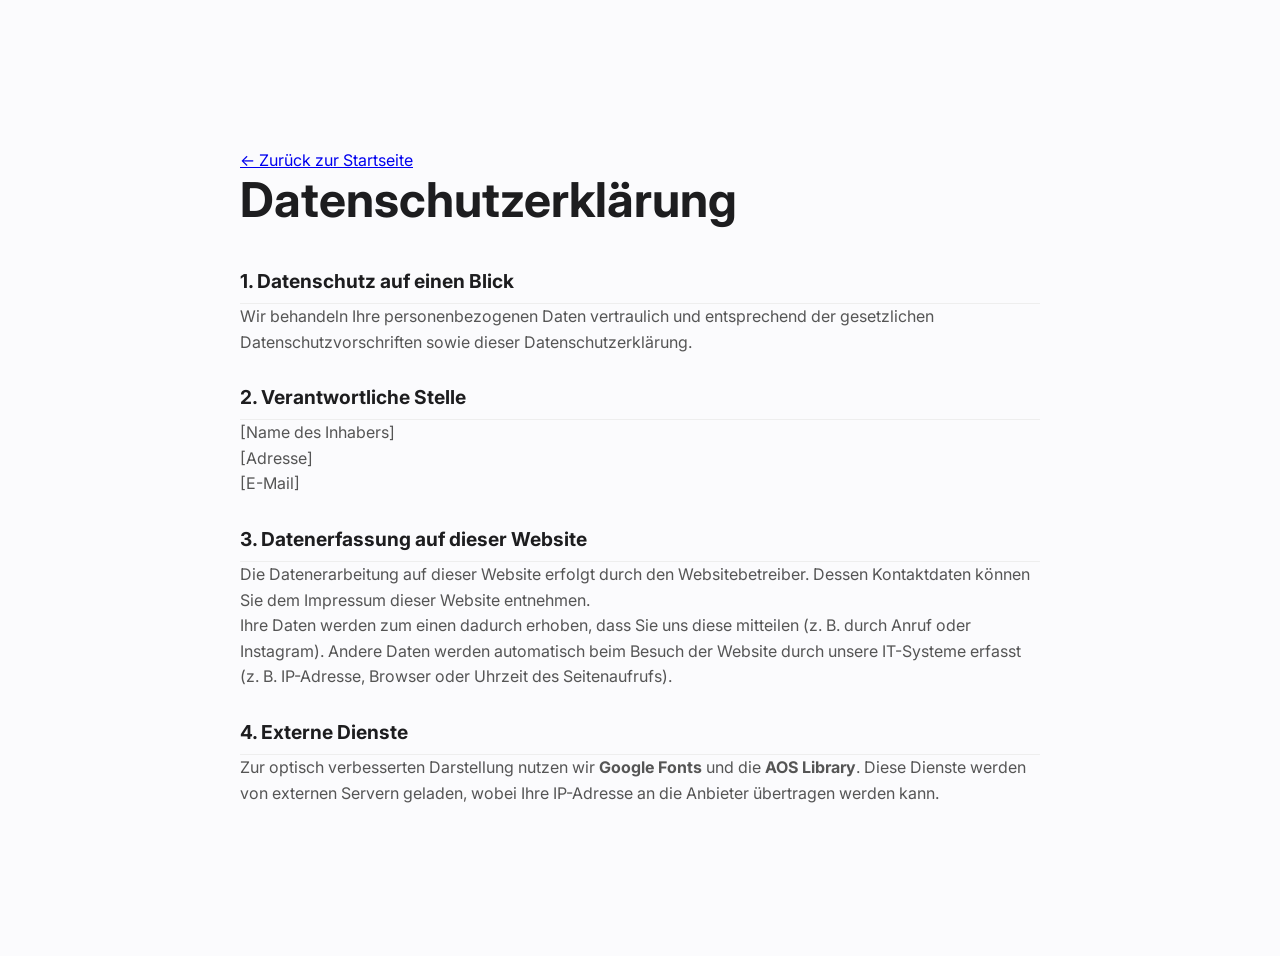
==== datenschutz.html @ 0f795a49 "Add files via upload" ====
<!DOCTYPE html>
<html lang="de">
<head>
    <meta charset="UTF-8">
    <meta name="viewport" content="width=device-width, initial-scale=1.0">
    <title>Datenschutz - ASA BAU</title>
    <link href="https://fonts.googleapis.com/css2?family=Inter:wght@300;700&display=swap" rel="stylesheet">
    <link rel="stylesheet" href="css/style.css">
    <style>
        .legal-content { padding: 150px 0; max-width: 800px; margin: auto; }
        h1 { font-size: 3rem; margin-bottom: 40px; }
        h2 { margin-top: 30px; font-size: 1.2rem; border-bottom: 1px solid #eee; padding-bottom: 10px; }
        p, li { color: #555; line-height: 1.6; }
    </style>
</head>
<body>
    <div class="container legal-content">
        <a href="index.html" class="back-link">← Zurück zur Startseite</a>
        <h1>Datenschutzerklärung</h1>

        <h2>1. Datenschutz auf einen Blick</h2>
        <p>Wir behandeln Ihre personenbezogenen Daten vertraulich und entsprechend der gesetzlichen Datenschutzvorschriften sowie dieser Datenschutzerklärung.</p>

        <h2>2. Verantwortliche Stelle</h2>
        <p>[Name des Inhabers]<br>
        [Adresse]<br>
        [E-Mail]</p>

        <h2>3. Datenerfassung auf dieser Website</h2>
        <p>Die Datenerarbeitung auf dieser Website erfolgt durch den Websitebetreiber. Dessen Kontaktdaten können Sie dem Impressum dieser Website entnehmen.</p>
        <p>Ihre Daten werden zum einen dadurch erhoben, dass Sie uns diese mitteilen (z. B. durch Anruf oder Instagram). Andere Daten werden automatisch beim Besuch der Website durch unsere IT-Systeme erfasst (z. B. IP-Adresse, Browser oder Uhrzeit des Seitenaufrufs).</p>

        <h2>4. Externe Dienste</h2>
        <p>Zur optisch verbesserten Darstellung nutzen wir <strong>Google Fonts</strong> und die <strong>AOS Library</strong>. Diese Dienste werden von externen Servern geladen, wobei Ihre IP-Adresse an die Anbieter übertragen werden kann.</p>
    </div>
</body>
</html>
---- css/style.css ----
/* Grundlegendes & Smooth Scrolling */
html {
    scroll-behavior: smooth; /* Lässt die Seite weich scrollen */
}

* {
    margin: 0;
    padding: 0;
    box-sizing: border-box;
}

body {
    font-family: 'Inter', sans-serif; /* Sehr cleaner, technischer Look */
    color: #1d1d1f; /* Fast schwarz, wie bei Apple */
    background-color: #fbfbfd;
    overflow-x: hidden;
}

.container {
    max-width: 1000px;
    margin: auto;
    padding: 0 20px;
}

/* Header ultra-minimalistisch */
header {
    background: rgba(255, 255, 255, 0.8);
    backdrop-filter: blur(10px); /* Der typische Apple-Milchglas-Effekt */
    padding: 15px 0;
    position: fixed;
    width: 100%;
    top: 0;
    z-index: 100;
}

nav {
    display: flex;
    justify-content: space-between;
    align-items: center;
}

.logo {
    font-size: 1.5rem;
    font-weight: 700;
    letter-spacing: -0.5px;
}

.logo span {
    color: #0066cc; /* Dezentes Blau */
}

/* Hero Section */
.hero {
    height: 100vh;
    display: flex;
    align-items: center;
    justify-content: center;
    text-align: center;
    background: #ffffff;
}

.hero h1 {
    font-size: 4.5rem;
    font-weight: 700;
    letter-spacing: -2px;
    line-height: 1.1;
    margin-bottom: 20px;
}

.hero p {
    font-size: 1.5rem;
    color: #86868b;
    margin-bottom: 40px;
}

.btn-main {
    background: #0066cc;
    color: white;
    padding: 15px 30px;
    border-radius: 30px; /* Runde Buttons */
    text-decoration: none;
    font-weight: 500;
    transition: all 0.3s ease;
}

.btn-main:hover {
    background: #0077ed;
    transform: scale(1.02);
}

/* Leistungen */
.services {
    padding: 150px 0; /* Richtig viel Platz, typisch Apple */
}

.section-title {
    text-align: center;
    font-size: 3rem;
    margin-bottom: 80px;
    letter-spacing: -1px;
}

.service-grid {
    display: flex;
    gap: 30px;
    justify-content: center;
    flex-wrap: wrap;
}

.service-card {
    background: #ffffff;
    padding: 40px;
    border-radius: 20px;
    width: 300px;
    box-shadow: 0 10px 30px rgba(0,0,0,0.03);
    text-align: center;
}

.service-card h3 {
    margin: 20px 0 10px;
    font-size: 1.5rem;
}

.service-card p {
    color: #86868b;
}

.icon {
    font-size: 3rem;
}
.hero {
    position: relative;
    height: 100vh;
    overflow: hidden;
    display: flex;
    align-items: center;
    justify-content: center;
    color: rgb(204, 73, 73);
}

.hero-video {
    position: absolute;
    top: 50%;
    left: 50%;
    min-width: 100%;
    min-height: 100%;
    width: auto;
    height: auto;
    transform: translate(-50%, -50%);
    z-index: -1;
    object-fit: cover;
    filter: brightness(0.6); /* Macht das Video dunkler, damit man den Text besser liest */
}
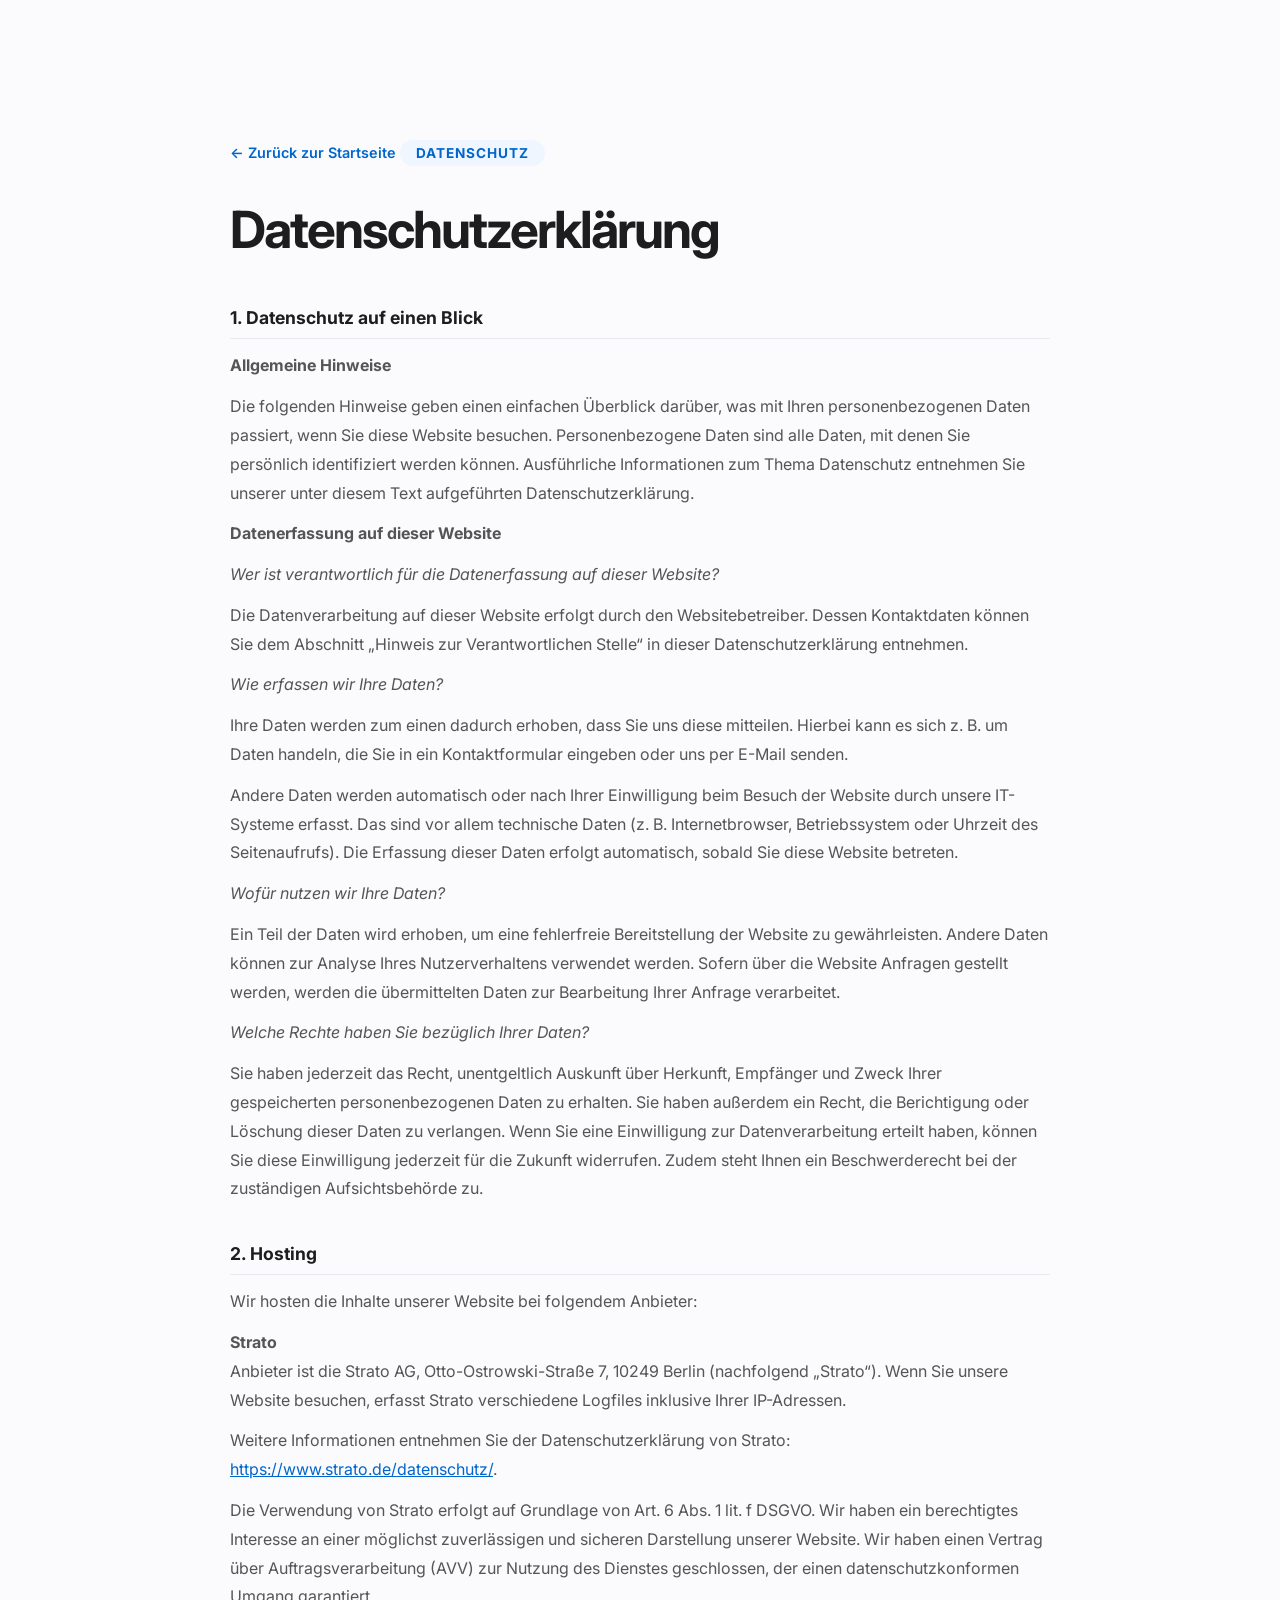
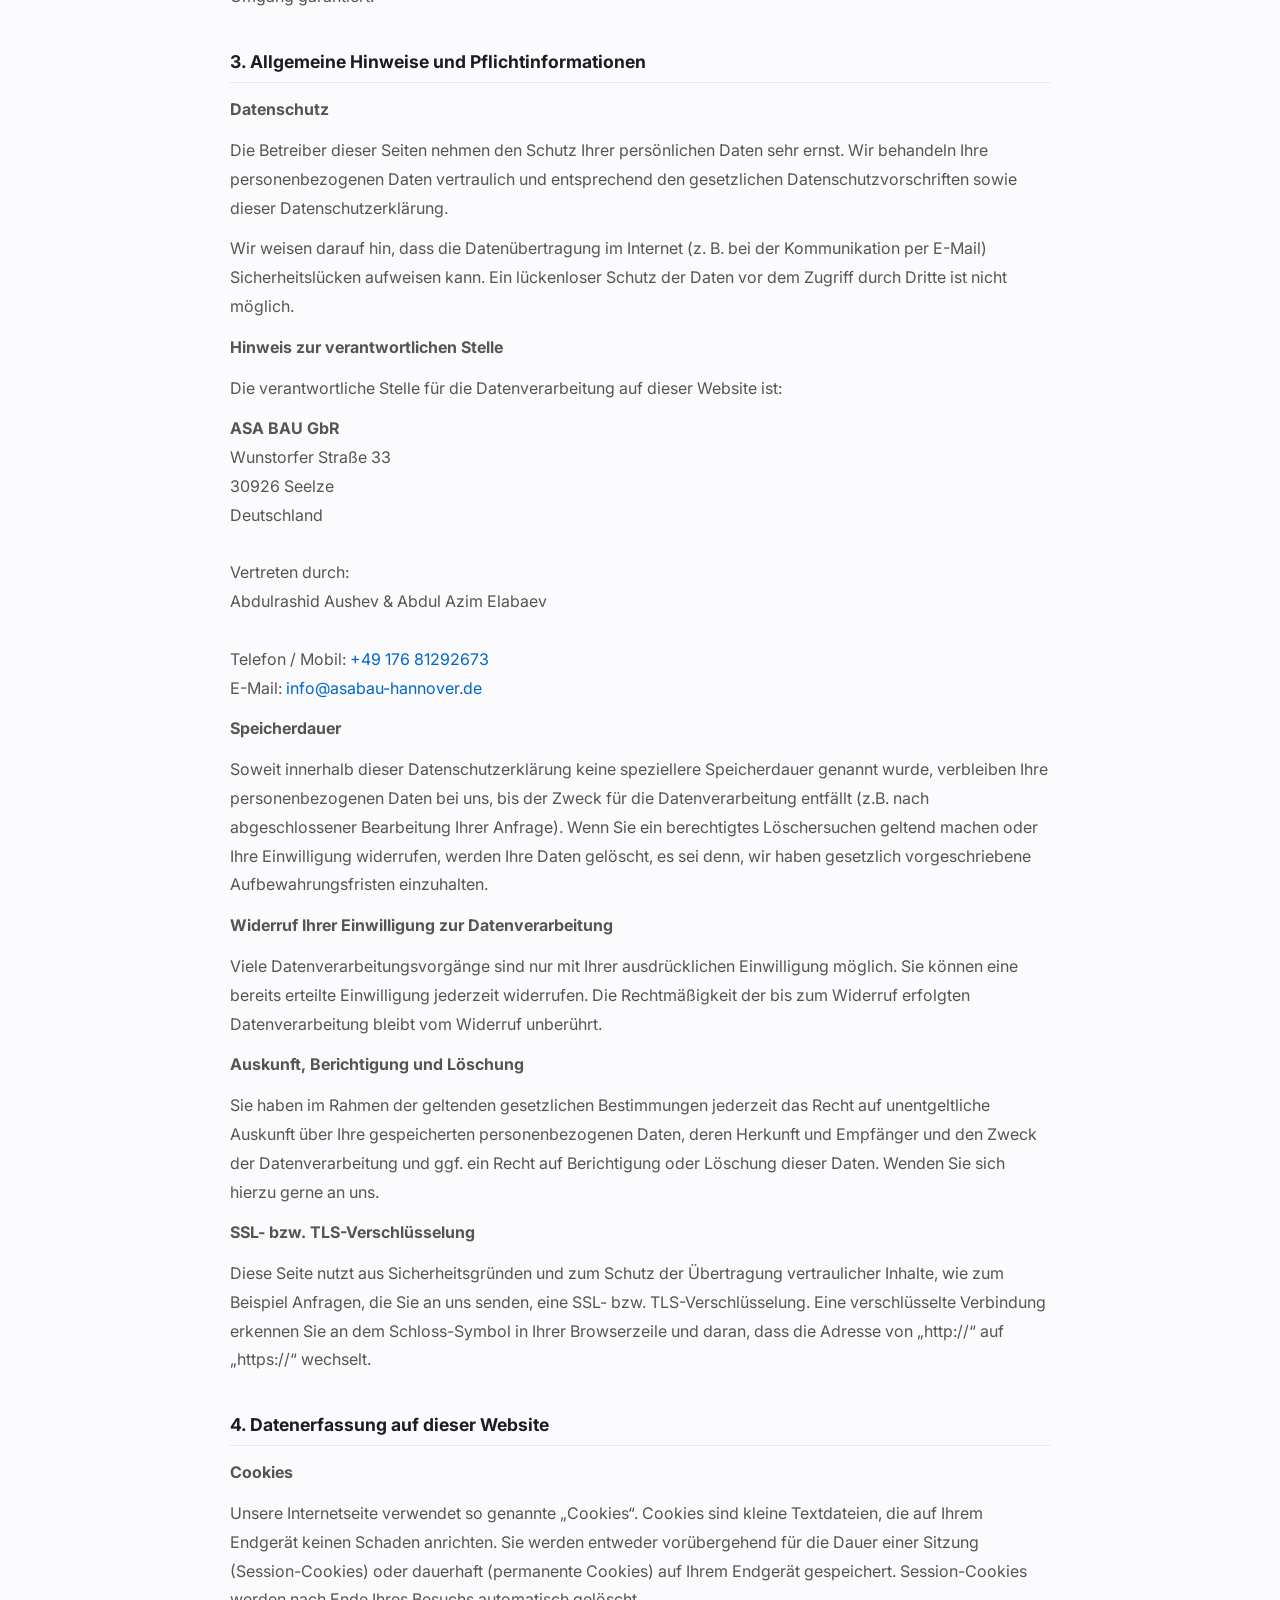
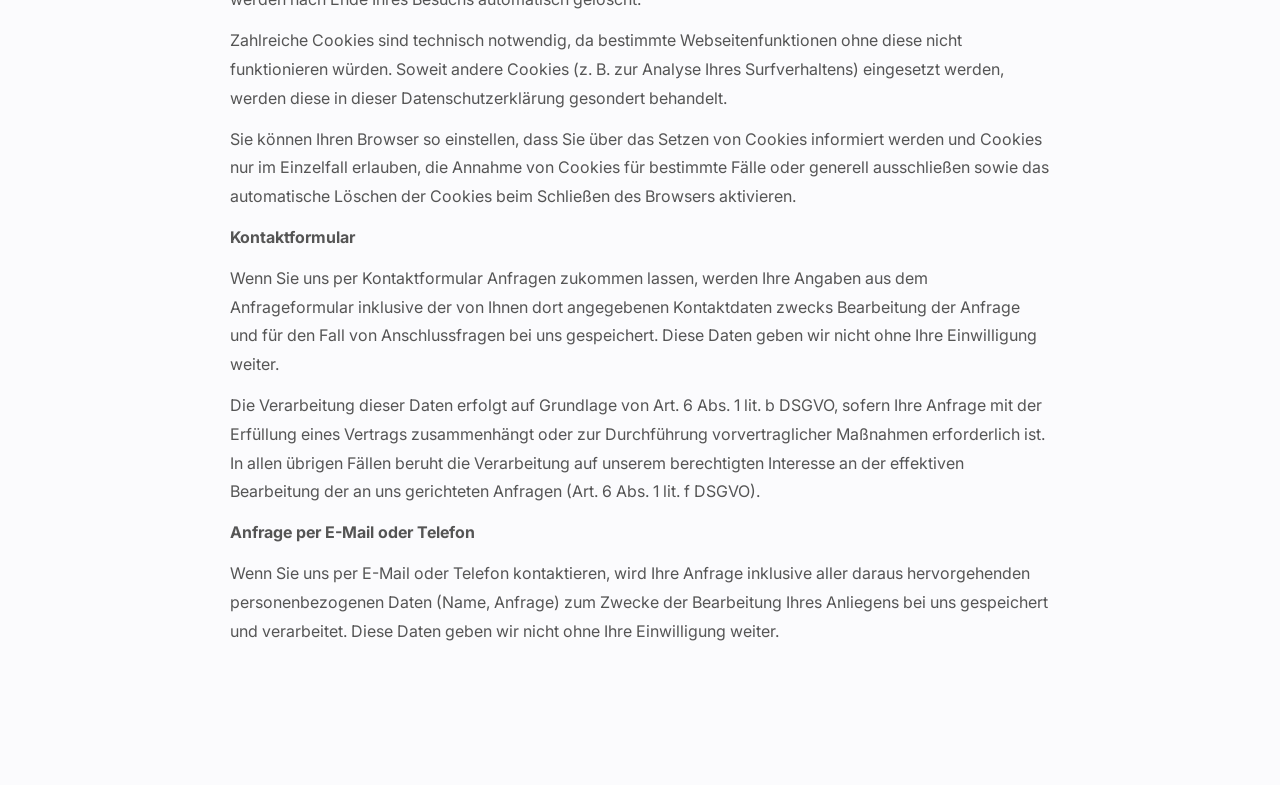
==== commit 77d8673f: "Add files via upload" ====
--- a/datenschutz.html
+++ b/datenschutz.html
@@ -1,37 +1,136 @@
-<!DOCTYPE html>
-<html lang="de">
-<head>
-    <meta charset="UTF-8">
-    <meta name="viewport" content="width=device-width, initial-scale=1.0">
-    <title>Datenschutz - ASA BAU</title>
-    <link href="https://fonts.googleapis.com/css2?family=Inter:wght@300;700&display=swap" rel="stylesheet">
-    <link rel="stylesheet" href="css/style.css">
-    <style>
-        .legal-content { padding: 150px 0; max-width: 800px; margin: auto; }
-        h1 { font-size: 3rem; margin-bottom: 40px; }
-        h2 { margin-top: 30px; font-size: 1.2rem; border-bottom: 1px solid #eee; padding-bottom: 10px; }
-        p, li { color: #555; line-height: 1.6; }
-    </style>
-</head>
-<body>
-    <div class="container legal-content">
-        <a href="index.html" class="back-link">← Zurück zur Startseite</a>
-        <h1>Datenschutzerklärung</h1>
-
-        <h2>1. Datenschutz auf einen Blick</h2>
-        <p>Wir behandeln Ihre personenbezogenen Daten vertraulich und entsprechend der gesetzlichen Datenschutzvorschriften sowie dieser Datenschutzerklärung.</p>
-
-        <h2>2. Verantwortliche Stelle</h2>
-        <p>[Name des Inhabers]<br>
-        [Adresse]<br>
-        [E-Mail]</p>
-
-        <h2>3. Datenerfassung auf dieser Website</h2>
-        <p>Die Datenerarbeitung auf dieser Website erfolgt durch den Websitebetreiber. Dessen Kontaktdaten können Sie dem Impressum dieser Website entnehmen.</p>
-        <p>Ihre Daten werden zum einen dadurch erhoben, dass Sie uns diese mitteilen (z. B. durch Anruf oder Instagram). Andere Daten werden automatisch beim Besuch der Website durch unsere IT-Systeme erfasst (z. B. IP-Adresse, Browser oder Uhrzeit des Seitenaufrufs).</p>
-
-        <h2>4. Externe Dienste</h2>
-        <p>Zur optisch verbesserten Darstellung nutzen wir <strong>Google Fonts</strong> und die <strong>AOS Library</strong>. Diese Dienste werden von externen Servern geladen, wobei Ihre IP-Adresse an die Anbieter übertragen werden kann.</p>
-    </div>
-</body>
+<!DOCTYPE html>
+<html lang="de">
+<head>
+    <meta charset="UTF-8">
+    <meta name="viewport" content="width=device-width, initial-scale=1.0">
+    <title>Datenschutzerklärung - ASA BAU</title>
+    <meta name="robots" content="noindex, nofollow">
+    <link href="https://fonts.googleapis.com/css2?family=Inter:wght@300;500;700&display=swap" rel="stylesheet">
+    <link rel="stylesheet" href="css/style.css">
+    <style>
+        body { background: #fbfbfd; }
+        .legal-page { padding: 140px 0 100px; max-width: 820px; margin: 0 auto; }
+        .legal-badge {
+            display: inline-block;
+            background: #f0f6ff;
+            color: #0066cc;
+            padding: 5px 16px;
+            border-radius: 20px;
+            font-size: 0.85rem;
+            font-weight: 700;
+            letter-spacing: 1px;
+            text-transform: uppercase;
+            margin-bottom: 20px;
+        }
+        .legal-page h1 { font-size: 3.2rem; letter-spacing: -2px; color: #1d1d1f; margin-bottom: 50px; line-height: 1.1; }
+        .legal-section { margin-bottom: 40px; }
+        .legal-section h2 {
+            font-size: 1.1rem;
+            font-weight: 700;
+            color: #1d1d1f;
+            margin-bottom: 12px;
+            padding-bottom: 10px;
+            border-bottom: 1px solid #e8e8ed;
+        }
+        .legal-section p { color: #555; line-height: 1.8; font-size: 1rem; margin-bottom: 12px; }
+        .legal-section ul { margin-left: 20px; }
+        .legal-section li { color: #555; line-height: 1.8; font-size: 1rem; margin-bottom: 6px; }
+        .back-link {
+            display: inline-flex;
+            align-items: center;
+            gap: 8px;
+            color: #0066cc;
+            text-decoration: none;
+            font-size: 0.9rem;
+            font-weight: 600;
+            margin-bottom: 40px;
+            transition: gap 0.2s;
+        }
+        .back-link:hover { gap: 12px; }
+    </style>
+</head>
+<body>
+    <div class="container legal-page">
+        <a href="index.html" class="back-link">← Zurück zur Startseite</a>
+        <div class="legal-badge">Datenschutz</div>
+        <h1>Datenschutzerklärung</h1>
+
+        <!-- 1 -->
+        <div class="legal-section">
+            <h2>1. Datenschutz auf einen Blick</h2>
+            <p><strong>Allgemeine Hinweise</strong></p>
+            <p>Die folgenden Hinweise geben einen einfachen Überblick darüber, was mit Ihren personenbezogenen Daten passiert, wenn Sie diese Website besuchen. Personenbezogene Daten sind alle Daten, mit denen Sie persönlich identifiziert werden können. Ausführliche Informationen zum Thema Datenschutz entnehmen Sie unserer unter diesem Text aufgeführten Datenschutzerklärung.</p>
+            
+            <p><strong>Datenerfassung auf dieser Website</strong></p>
+            <p><em>Wer ist verantwortlich für die Datenerfassung auf dieser Website?</em></p>
+            <p>Die Datenverarbeitung auf dieser Website erfolgt durch den Websitebetreiber. Dessen Kontaktdaten können Sie dem Abschnitt „Hinweis zur Verantwortlichen Stelle“ in dieser Datenschutzerklärung entnehmen.</p>
+            <p><em>Wie erfassen wir Ihre Daten?</em></p>
+            <p>Ihre Daten werden zum einen dadurch erhoben, dass Sie uns diese mitteilen. Hierbei kann es sich z. B. um Daten handeln, die Sie in ein Kontaktformular eingeben oder uns per E-Mail senden.</p>
+            <p>Andere Daten werden automatisch oder nach Ihrer Einwilligung beim Besuch der Website durch unsere IT-Systeme erfasst. Das sind vor allem technische Daten (z. B. Internetbrowser, Betriebssystem oder Uhrzeit des Seitenaufrufs). Die Erfassung dieser Daten erfolgt automatisch, sobald Sie diese Website betreten.</p>
+            <p><em>Wofür nutzen wir Ihre Daten?</em></p>
+            <p>Ein Teil der Daten wird erhoben, um eine fehlerfreie Bereitstellung der Website zu gewährleisten. Andere Daten können zur Analyse Ihres Nutzerverhaltens verwendet werden. Sofern über die Website Anfragen gestellt werden, werden die übermittelten Daten zur Bearbeitung Ihrer Anfrage verarbeitet.</p>
+            <p><em>Welche Rechte haben Sie bezüglich Ihrer Daten?</em></p>
+            <p>Sie haben jederzeit das Recht, unentgeltlich Auskunft über Herkunft, Empfänger und Zweck Ihrer gespeicherten personenbezogenen Daten zu erhalten. Sie haben außerdem ein Recht, die Berichtigung oder Löschung dieser Daten zu verlangen. Wenn Sie eine Einwilligung zur Datenverarbeitung erteilt haben, können Sie diese Einwilligung jederzeit für die Zukunft widerrufen. Zudem steht Ihnen ein Beschwerderecht bei der zuständigen Aufsichtsbehörde zu.</p>
+        </div>
+
+        <!-- 2 -->
+        <div class="legal-section">
+            <h2>2. Hosting</h2>
+            <p>Wir hosten die Inhalte unserer Website bei folgendem Anbieter:</p>
+            <p><strong>Strato</strong><br>
+            Anbieter ist die Strato AG, Otto-Ostrowski-Straße 7, 10249 Berlin (nachfolgend „Strato“). Wenn Sie unsere Website besuchen, erfasst Strato verschiedene Logfiles inklusive Ihrer IP-Adressen.</p>
+            <p>Weitere Informationen entnehmen Sie der Datenschutzerklärung von Strato: <a href="https://www.strato.de/datenschutz/" target="_blank" rel="noopener noreferrer" style="color: #0066cc;">https://www.strato.de/datenschutz/</a>.</p>
+            <p>Die Verwendung von Strato erfolgt auf Grundlage von Art. 6 Abs. 1 lit. f DSGVO. Wir haben ein berechtigtes Interesse an einer möglichst zuverlässigen und sicheren Darstellung unserer Website. Wir haben einen Vertrag über Auftragsverarbeitung (AVV) zur Nutzung des Dienstes geschlossen, der einen datenschutzkonformen Umgang garantiert.</p>
+        </div>
+
+        <!-- 3 -->
+        <div class="legal-section">
+            <h2>3. Allgemeine Hinweise und Pflichtinformationen</h2>
+            <p><strong>Datenschutz</strong></p>
+            <p>Die Betreiber dieser Seiten nehmen den Schutz Ihrer persönlichen Daten sehr ernst. Wir behandeln Ihre personenbezogenen Daten vertraulich und entsprechend den gesetzlichen Datenschutzvorschriften sowie dieser Datenschutzerklärung.</p>
+            <p>Wir weisen darauf hin, dass die Datenübertragung im Internet (z. B. bei der Kommunikation per E-Mail) Sicherheitslücken aufweisen kann. Ein lückenloser Schutz der Daten vor dem Zugriff durch Dritte ist nicht möglich.</p>
+            
+            <p><strong>Hinweis zur verantwortlichen Stelle</strong></p>
+            <p>Die verantwortliche Stelle für die Datenverarbeitung auf dieser Website ist:</p>
+            <p>
+                <strong>ASA BAU GbR</strong><br>
+                Wunstorfer Straße 33<br>
+                30926 Seelze<br>
+                Deutschland<br><br>
+                Vertreten durch:<br>
+                Abdulrashid Aushev &amp; Abdul Azim Elabaev<br><br>
+                Telefon / Mobil: <a href="tel:+4917681292673" style="color: #0066cc; text-decoration: none;">+49 176 81292673</a><br>
+                E-Mail: <a href="mailto:info@asabau-hannover.de" style="color: #0066cc; text-decoration: none;">info@asabau-hannover.de</a>
+            </p>
+            
+            <p><strong>Speicherdauer</strong></p>
+            <p>Soweit innerhalb dieser Datenschutzerklärung keine speziellere Speicherdauer genannt wurde, verbleiben Ihre personenbezogenen Daten bei uns, bis der Zweck für die Datenverarbeitung entfällt (z.B. nach abgeschlossener Bearbeitung Ihrer Anfrage). Wenn Sie ein berechtigtes Löschersuchen geltend machen oder Ihre Einwilligung widerrufen, werden Ihre Daten gelöscht, es sei denn, wir haben gesetzlich vorgeschriebene Aufbewahrungsfristen einzuhalten.</p>
+            
+            <p><strong>Widerruf Ihrer Einwilligung zur Datenverarbeitung</strong></p>
+            <p>Viele Datenverarbeitungsvorgänge sind nur mit Ihrer ausdrücklichen Einwilligung möglich. Sie können eine bereits erteilte Einwilligung jederzeit widerrufen. Die Rechtmäßigkeit der bis zum Widerruf erfolgten Datenverarbeitung bleibt vom Widerruf unberührt.</p>
+            
+            <p><strong>Auskunft, Berichtigung und Löschung</strong></p>
+            <p>Sie haben im Rahmen der geltenden gesetzlichen Bestimmungen jederzeit das Recht auf unentgeltliche Auskunft über Ihre gespeicherten personenbezogenen Daten, deren Herkunft und Empfänger und den Zweck der Datenverarbeitung und ggf. ein Recht auf Berichtigung oder Löschung dieser Daten. Wenden Sie sich hierzu gerne an uns.</p>
+
+            <p><strong>SSL- bzw. TLS-Verschlüsselung</strong></p>
+            <p>Diese Seite nutzt aus Sicherheitsgründen und zum Schutz der Übertragung vertraulicher Inhalte, wie zum Beispiel Anfragen, die Sie an uns senden, eine SSL- bzw. TLS-Verschlüsselung. Eine verschlüsselte Verbindung erkennen Sie an dem Schloss-Symbol in Ihrer Browserzeile und daran, dass die Adresse von „http://“ auf „https://“ wechselt.</p>
+        </div>
+
+        <!-- 4 -->
+        <div class="legal-section">
+            <h2>4. Datenerfassung auf dieser Website</h2>
+            <p><strong>Cookies</strong></p>
+            <p>Unsere Internetseite verwendet so genannte „Cookies“. Cookies sind kleine Textdateien, die auf Ihrem Endgerät keinen Schaden anrichten. Sie werden entweder vorübergehend für die Dauer einer Sitzung (Session-Cookies) oder dauerhaft (permanente Cookies) auf Ihrem Endgerät gespeichert. Session-Cookies werden nach Ende Ihres Besuchs automatisch gelöscht.</p>
+            <p>Zahlreiche Cookies sind technisch notwendig, da bestimmte Webseitenfunktionen ohne diese nicht funktionieren würden. Soweit andere Cookies (z. B. zur Analyse Ihres Surfverhaltens) eingesetzt werden, werden diese in dieser Datenschutzerklärung gesondert behandelt.</p>
+            <p>Sie können Ihren Browser so einstellen, dass Sie über das Setzen von Cookies informiert werden und Cookies nur im Einzelfall erlauben, die Annahme von Cookies für bestimmte Fälle oder generell ausschließen sowie das automatische Löschen der Cookies beim Schließen des Browsers aktivieren.</p>
+            
+            <p><strong>Kontaktformular</strong></p>
+            <p>Wenn Sie uns per Kontaktformular Anfragen zukommen lassen, werden Ihre Angaben aus dem Anfrageformular inklusive der von Ihnen dort angegebenen Kontaktdaten zwecks Bearbeitung der Anfrage und für den Fall von Anschlussfragen bei uns gespeichert. Diese Daten geben wir nicht ohne Ihre Einwilligung weiter.</p>
+            <p>Die Verarbeitung dieser Daten erfolgt auf Grundlage von Art. 6 Abs. 1 lit. b DSGVO, sofern Ihre Anfrage mit der Erfüllung eines Vertrags zusammenhängt oder zur Durchführung vorvertraglicher Maßnahmen erforderlich ist. In allen übrigen Fällen beruht die Verarbeitung auf unserem berechtigten Interesse an der effektiven Bearbeitung der an uns gerichteten Anfragen (Art. 6 Abs. 1 lit. f DSGVO).</p>
+            
+            <p><strong>Anfrage per E-Mail oder Telefon</strong></p>
+            <p>Wenn Sie uns per E-Mail oder Telefon kontaktieren, wird Ihre Anfrage inklusive aller daraus hervorgehenden personenbezogenen Daten (Name, Anfrage) zum Zwecke der Bearbeitung Ihres Anliegens bei uns gespeichert und verarbeitet. Diese Daten geben wir nicht ohne Ihre Einwilligung weiter.</p>
+        </div>
+    </div>
+</body>
 </html>
--- a/css/style.css
+++ b/css/style.css
@@ -1,6 +1,5 @@
-/* Grundlegendes & Smooth Scrolling */
 html {
-    scroll-behavior: smooth; /* Lässt die Seite weich scrollen */
+    scroll-behavior: smooth;
 }
 
 * {
@@ -10,27 +9,39 @@
 }
 
 body {
-    font-family: 'Inter', sans-serif; /* Sehr cleaner, technischer Look */
-    color: #1d1d1f; /* Fast schwarz, wie bei Apple */
+    font-family: 'Inter', sans-serif;
+    color: #1d1d1f;
     background-color: #fbfbfd;
     overflow-x: hidden;
 }
 
 .container {
-    max-width: 1000px;
+    max-width: 1100px;
     margin: auto;
     padding: 0 20px;
 }
 
-/* Header ultra-minimalistisch */
 header {
-    background: rgba(255, 255, 255, 0.8);
-    backdrop-filter: blur(10px); /* Der typische Apple-Milchglas-Effekt */
-    padding: 15px 0;
+    background: rgba(255, 255, 255, 0.85);
+    backdrop-filter: blur(20px);
+    -webkit-backdrop-filter: blur(20px);
+    padding: 8px 0;
     position: fixed;
     width: 100%;
     top: 0;
-    z-index: 100;
+    z-index: 1000;
+    border-bottom: 1px solid rgba(0, 0, 0, 0.05);
+    transition: padding 0.4s ease, box-shadow 0.4s ease;
+}
+
+header.header-scrolled {
+    padding: 4px 0;
+    box-shadow: 0 8px 30px rgba(0,0,0,0.08);
+    background: rgba(255,255,255,0.95);
+}
+
+header .container {
+    max-width: 1400px;
 }
 
 nav {
@@ -39,48 +50,92 @@
     align-items: center;
 }
 
-.logo {
-    font-size: 1.5rem;
-    font-weight: 700;
-    letter-spacing: -0.5px;
-}
-
-.logo span {
-    color: #0066cc; /* Dezentes Blau */
-}
-
-/* Hero Section */
+.logo img {
+    height: 70px;
+    width: auto;
+    transition: transform 0.3s ease;
+}
+
+.logo img:hover {
+    transform: scale(1.05);
+}
+
+.phone-link {
+    display: flex;
+    align-items: center;
+    text-decoration: none;
+    color: #1d1d1f;
+    background: #f5f5f7;
+    padding: 8px 18px;
+    border-radius: 20px;
+    transition: 0.3s;
+}
+
+.phone-link:hover {
+    background: #e8e8ed;
+}
+
+.nav-phone-icon {
+    height: 18px;
+    margin-right: 8px;
+}
+
 .hero {
     height: 100vh;
     display: flex;
     align-items: center;
     justify-content: center;
     text-align: center;
-    background: #ffffff;
+    background: #fbfbfd;
+    padding-top: 80px;
+}
+
+.hero-content {
+    background: #0066cc;
+    padding: 80px 40px;
+    border-radius: 50px;
+    color: white;
+    box-shadow: 0 30px 100px rgba(0, 102, 204, 0.3);
+    max-width: 1000px;
+    margin: 0 20px;
 }
 
 .hero h1 {
     font-size: 4.5rem;
-    font-weight: 700;
     letter-spacing: -2px;
     line-height: 1.1;
     margin-bottom: 20px;
+    color: white;
+}
+
+.hero h1 span {
+    color: rgba(255, 255, 255, 0.9);
 }
 
 .hero p {
     font-size: 1.5rem;
-    color: #86868b;
+    color: rgba(255, 255, 255, 0.8);
     margin-bottom: 40px;
+}
+
+.hero .btn-main {
+    background: white;
+    color: #0066cc;
+    font-weight: 600;
+}
+
+.hero .btn-main:hover {
+    background: #f5f5f7;
+    transform: scale(1.05);
 }
 
 .btn-main {
     background: #0066cc;
     color: white;
-    padding: 15px 30px;
-    border-radius: 30px; /* Runde Buttons */
+    padding: 16px 32px;
+    border-radius: 30px;
     text-decoration: none;
-    font-weight: 500;
-    transition: all 0.3s ease;
+    transition: 0.3s;
 }
 
 .btn-main:hover {
@@ -88,66 +143,947 @@
     transform: scale(1.02);
 }
 
-/* Leistungen */
 .services {
-    padding: 150px 0; /* Richtig viel Platz, typisch Apple */
+    padding: 120px 0;
 }
 
 .section-title {
     text-align: center;
     font-size: 3rem;
-    margin-bottom: 80px;
+    margin-bottom: 70px;
+}
+
+.service-grid {
+    display: grid;
+    grid-template-columns: repeat(auto-fit, minmax(280px, 1fr));
+    gap: 30px;
+}
+
+.service-card {
+    background: white;
+    padding: 50px 30px;
+    border-radius: 25px;
+    text-align: center;
+    cursor: pointer;
+    box-shadow: 0 4px 20px rgba(0, 0, 0, 0.04);
+    transition: transform 0.4s cubic-bezier(0.175, 0.885, 0.32, 1.275), box-shadow 0.4s ease;
+    border: 1px solid rgba(0,0,0,0.04);
+    will-change: transform;
+}
+
+.service-card:hover {
+    transform: translateY(-12px) scale(1.02);
+    box-shadow: 0 25px 60px rgba(0, 102, 204, 0.12);
+    border-color: rgba(0, 102, 204, 0.1);
+}
+
+.icon {
+    font-size: 3.5rem;
+    margin-bottom: 20px;
+}
+
+footer {
+    background: #1d1d1f;
+    color: white;
+    padding: 80px 0;
+    text-align: center;
+}
+
+.footer-sub {
+    color: #86868b;
+    margin-bottom: 30px;
+}
+
+.footer-contact a {
+    color: #0066cc;
+    text-decoration: none;
+    font-size: 1.3rem;
+}
+
+.legal-links {
+    margin-top: 50px;
+    padding-top: 30px;
+    border-top: 1px solid #333;
+    display: flex;
+    justify-content: center;
+    gap: 25px;
+    color: #86868b;
+}
+
+.legal-links a {
+    color: #86868b;
+    text-decoration: none;
+}
+
+.modal {
+    display: none;
+    position: fixed;
+    z-index: 2000;
+    left: 0;
+    top: 0;
+    width: 100%;
+    height: 100%;
+    background: rgba(0, 0, 0, 0.5);
+    backdrop-filter: blur(10px);
+    overflow-y: auto;
+}
+
+.modal-content {
+    background: white;
+    margin: 10% auto;
+    padding: 40px;
+    border-radius: 30px;
+    max-width: 500px;
+    position: relative;
+}
+
+/* Fullscreen Modal */
+.fullscreen-modal-content {
+    background: white;
+    width: 90%;
+    max-width: 900px;
+    margin: 5% auto;
+    padding: 50px;
+    border-radius: 30px;
+    position: relative;
+    box-shadow: 0 40px 100px rgba(0,0,0,0.2);
+    animation: modalSlideIn 0.4s cubic-bezier(0.175, 0.885, 0.32, 1.275);
+}
+
+@keyframes modalSlideIn {
+    0% { transform: translateY(30px); opacity: 0; }
+    100% { transform: translateY(0); opacity: 1; }
+}
+
+.fullscreen-modal-top {
+    display: grid;
+    grid-template-columns: 1fr 1fr;
+    gap: 40px;
+    margin-bottom: 30px;
+    align-items: start;
+}
+
+.fullscreen-modal-content .modal-image-container {
+    width: 100%;
+    height: 280px;
+    border-radius: 20px;
+    overflow: hidden;
+    margin: 0;
+}
+
+.modal-text-content h2 {
+    font-size: 2rem;
+    color: #1d1d1f;
+    margin-bottom: 15px;
     letter-spacing: -1px;
 }
 
-.service-grid {
-    display: flex;
-    gap: 30px;
-    justify-content: center;
-    flex-wrap: wrap;
-}
-
-.service-card {
-    background: #ffffff;
-    padding: 40px;
+.modal-intro {
+    color: #86868b;
+    font-size: 1rem;
+    line-height: 1.6;
+}
+
+.modal-bullets {
+    list-style: none;
+    padding: 0;
+    margin: 0;
+    display: grid;
+    grid-template-columns: 1fr 1fr;
+    gap: 12px;
+}
+
+.modal-bullets li {
+    display: flex;
+    align-items: center;
+    gap: 10px;
+    font-size: 0.95rem;
+    color: #1d1d1f;
+    background: #f5f5f7;
+    padding: 12px 16px;
+    border-radius: 12px;
+}
+
+.modal-bullets li i {
+    color: #0066cc;
+    font-size: 0.85rem;
+    flex-shrink: 0;
+}
+
+.fullscreen-modal-content .modal-cta {
+    display: block;
+    text-align: center;
+    margin-top: 30px;
+    padding: 18px;
+    font-size: 1.1rem;
+    font-weight: 600;
+    border-radius: 15px;
+}
+
+.close-btn {
+    position: absolute;
+    right: 25px;
+    top: 15px;
+    font-size: 30px;
+    cursor: pointer;
+    color: #86868b;
+}
+
+.modal-image-container {
+    width: 100%;
+    height: 200px;
+    border-radius: 15px;
+    overflow: hidden;
+    margin-bottom: 20px;
+}
+
+.modal-main-image {
+    width: 100%;
+    height: 100%;
+    object-fit: cover;
+}
+
+.modal-cta {
+    width: 100%;
+    text-align: center;
+    margin-top: 25px;
+    display: inline-block;
+}
+
+@media (max-width: 600px) {
+    .hero-content {
+        padding: 50px 20px;
+        border-radius: 30px;
+    }
+
+    .hero h1 {
+        font-size: 2.8rem;
+    }
+
+    .phone-text {
+        display: none;
+    }
+
+    .logo img {
+        height: 50px;
+    }
+}
+
+.cookie-notice {
+    position: fixed;
+    bottom: 20px;
+    left: 20px;
+    right: 20px;
+    background: rgba(255, 255, 255, 0.9);
+    backdrop-filter: blur(15px);
+    padding: 15px 25px;
     border-radius: 20px;
-    width: 300px;
-    box-shadow: 0 10px 30px rgba(0,0,0,0.03);
-    text-align: center;
-}
-
-.service-card h3 {
-    margin: 20px 0 10px;
-    font-size: 1.5rem;
-}
-
-.service-card p {
-    color: #86868b;
+    display: flex;
+    justify-content: space-between;
+    align-items: center;
+    box-shadow: 0 10px 30px rgba(0, 0, 0, 0.1);
+    z-index: 3000;
+}
+
+/* Button-Style analog zum Apple-Look */
+.cookie-notice button {
+    background: #0066cc;
+    color: white;
+    border: none;
+    padding: 8px 20px;
+    border-radius: 15px;
+    cursor: pointer;
 }
 
 .icon {
     font-size: 3rem;
-}
-.hero {
+    color: #0066cc;
+    /* Das ASA BAU Blau */
+    margin-bottom: 20px;
+    display: block;
+}
+
+.service-card:hover .icon {
+    transform: scale(1.1);
+    transition: transform 0.3s ease;
+}
+
+/* Kontakt-Seite */
+.contact-hero {
+    min-height: 100vh;
+    padding: 120px 0 80px 0;
+    background-size: cover;
+    background-position: center;
     position: relative;
-    height: 100vh;
+    display: flex;
+    align-items: center;
+}
+
+.contact-overlay {
+    position: absolute;
+    top: 0;
+    left: 0;
+    width: 100%;
+    height: 100%;
+    background: rgba(255, 255, 255, 0.2);
+    backdrop-filter: blur(5px);
+}
+
+.contact-card {
+    position: relative;
+    background: white;
+    max-width: 800px;
+    margin: 0 auto;
+    padding: 60px;
+    border-radius: 30px;
+    box-shadow: 0 40px 100px rgba(0, 0, 0, 0.1);
+    text-align: center;
+}
+
+.contact-card h1 {
+    font-size: 2.5rem;
+    margin-bottom: 20px;
+    color: #1d1d1f;
+}
+
+.contact-card p {
+    color: #86868b;
+    margin-bottom: 40px;
+    line-height: 1.6;
+}
+
+.contact-form {
+    text-align: left;
+}
+
+.form-row {
+    display: flex;
+    gap: 20px;
+    margin-bottom: 20px;
+}
+
+.form-row .form-group {
+    flex: 1;
+}
+
+.form-group {
+    margin-bottom: 20px;
+}
+
+.form-group label {
+    display: block;
+    font-size: 0.9rem;
+    font-weight: 500;
+    margin-bottom: 8px;
+    color: #1d1d1f;
+}
+
+.form-group input,
+.form-group select,
+.form-group textarea {
+    width: 100%;
+    padding: 14px 18px;
+    border: 1px solid #d2d2d7;
+    border-radius: 12px;
+    font-size: 1rem;
+    font-family: inherit;
+    transition: 0.3s;
+    background: #f5f5f7;
+}
+
+.form-group input:focus,
+.form-group select:focus,
+.form-group textarea:focus {
+    outline: none;
+    border-color: #0066cc;
+    background: white;
+    box-shadow: 0 0 0 4px rgba(0, 102, 204, 0.1);
+}
+
+.privacy-note {
+    font-size: 0.8rem;
+    color: #86868b;
+    margin: 20px 0;
+    text-align: center;
+}
+
+.privacy-note a {
+    color: #0066cc;
+    text-decoration: none;
+}
+
+.submit-btn {
+    width: 100%;
+    border: none;
+    cursor: pointer;
+    font-size: 1.1rem;
+    font-weight: 600;
+    padding: 18px;
+    border-radius: 15px;
+}
+
+@media (max-width: 600px) {
+    .form-row {
+        flex-direction: column;
+        gap: 0;
+    }
+    
+    .contact-card {
+        padding: 40px 20px;
+        border-radius: 20px;
+    }
+}
+
+/* Direktkontakt Sektion */
+.direct-contact {
+    padding: 80px 0;
+    text-align: center;
+}
+
+.direct-title {
+    font-size: 2rem;
+    margin-bottom: 50px;
+    color: #1d1d1f;
+}
+
+.blue-badge {
+    background: #0066cc;
+    color: white;
+    padding: 4px 15px;
+    border-radius: 8px;
+    display: inline-block;
+}
+
+.contact-methods {
+    display: flex;
+    justify-content: center;
+    gap: 30px;
+    flex-wrap: wrap;
+}
+
+.method-box {
+    background: white;
+    border: 2px solid #0066cc;
+    padding: 30px 50px;
+    border-radius: 20px;
+    min-width: 300px;
+    transition: 0.3s;
+}
+
+.method-box:hover {
+    transform: translateY(-5px);
+    box-shadow: 0 10px 30px rgba(0, 102, 204, 0.1);
+}
+
+.method-box h3 {
+    font-size: 1.2rem;
+    margin-bottom: 10px;
+    color: #1d1d1f;
+}
+
+.method-box a {
+    color: #0066cc;
+    text-decoration: none;
+    font-size: 1.1rem;
+    font-weight: 500;
+}
+
+.contact-footer {
+    padding: 40px 0;
+    border-top: 1px solid #e8e8ed;
+    background: white;
+}
+
+.footer-bottom {
+    display: flex;
+    justify-content: center;
+    gap: 30px;
+    font-size: 0.9rem;
+    color: #86868b;
+}
+
+.footer-bottom a {
+    color: #86868b;
+    text-decoration: none;
+    transition: 0.3s;
+}
+
+.footer-bottom a:hover {
+    color: #0066cc;
+}
+
+@media (max-width: 600px) {
+    .method-box {
+        min-width: 100%;
+        padding: 25px;
+    }
+}
+
+/* Erfolgs-Modal Styling */
+.success-content {
+    text-align: center;
+    padding: 50px 40px;
+}
+
+.success-icon {
+    font-size: 5rem;
+    color: #0066cc;
+    margin-bottom: 25px;
+    animation: successPop 0.5s cubic-bezier(0.175, 0.885, 0.32, 1.275);
+}
+
+@keyframes successPop {
+    0% { transform: scale(0); }
+    100% { transform: scale(1); }
+}
+
+.modal-footer-brand {
+    margin-top: 40px;
+    padding-top: 20px;
+    border-top: 1px solid #e8e8ed;
+    display: flex;
+    align-items: center;
+    justify-content: center;
+    gap: 10px;
+    font-size: 0.85rem;
+    color: #86868b;
+}
+
+.modal-footer-brand img {
+    height: 30px;
+    opacity: 0.8;
+}
+
+.success-content h2 {
+    font-size: 2rem;
+    margin-bottom: 15px;
+    color: #1d1d1f;
+}
+
+.success-content p {
+    color: #86868b;
+    margin-bottom: 30px;
+}
+
+@media (max-width: 768px) {
+    .fullscreen-modal-content {
+        width: 95%;
+        margin: 5% auto;
+        padding: 30px 20px;
+        border-radius: 20px;
+    }
+    
+    .fullscreen-modal-top {
+        grid-template-columns: 1fr;
+        gap: 20px;
+        margin-bottom: 20px;
+    }
+    
+    .fullscreen-modal-content .modal-image-container {
+        height: 200px;
+    }
+    
+    .modal-bullets {
+        grid-template-columns: 1fr;
+        gap: 8px;
+    }
+    
+    .modal-text-content h2 {
+        font-size: 1.6rem;
+    }
+}
+
+/* ==========================================
+   Splitting.js – Word-Wrapper Styles
+   ========================================== */
+.word {
+    display: inline-block;
     overflow: hidden;
-    display: flex;
-    align-items: center;
+}
+
+/* ==========================================
+   Stats Counter Sektion
+   ========================================== */
+.stats-section {
+    background: #0066cc;
+    padding: 70px 0;
+}
+
+.stats-grid {
+    display: grid;
+    grid-template-columns: repeat(4, 1fr);
+    gap: 20px;
+    text-align: center;
+}
+
+.stat-item {
+    display: flex;
+    flex-direction: column;
+    align-items: center;
+    gap: 8px;
+    padding: 20px;
+    opacity: 0; /* GSAP animiert es rein */
+}
+
+.stat-number {
+    font-size: 4rem;
+    font-weight: 900;
+    color: white;
+    letter-spacing: -3px;
+    line-height: 1;
+}
+
+.stat-suffix {
+    font-size: 2.5rem;
+    font-weight: 900;
+    color: rgba(255,255,255,0.7);
+    margin-top: -50px;
+    margin-left: 4px;
+    align-self: flex-start;
+}
+
+.stat-label {
+    font-size: 0.9rem;
+    color: rgba(255,255,255,0.75);
+    font-weight: 500;
+    letter-spacing: 0.5px;
+}
+
+@media (max-width: 768px) {
+    .stats-grid {
+        grid-template-columns: repeat(2, 1fr);
+        gap: 30px;
+    }
+    .stat-number {
+        font-size: 3rem;
+    }
+}
+
+/* ==========================================
+   Vorteile Sektion (3D Flip-Cards)
+   ========================================== */
+.vorteile {
+    padding: 120px 0;
+    text-align: center;
+}
+
+.badge-container {
+    display: flex;
     justify-content: center;
-    color: rgb(204, 73, 73);
-}
-
-.hero-video {
+    margin-bottom: 25px;
+}
+
+.vorteile-badge {
+    border: 2px solid #0066cc;
+    color: #0066cc;
+    padding: 6px 18px;
+    border-radius: 20px;
+    font-size: 0.85rem;
+    font-weight: 700;
+    letter-spacing: 1px;
+    text-transform: uppercase;
+}
+
+.vorteile-title {
+    font-size: 3rem;
+    margin-bottom: 25px;
+    color: #1d1d1f;
+    letter-spacing: -1.5px;
+    line-height: 1.1;
+}
+
+.highlight-box {
+    background: #0066cc;
+    color: white;
+    padding: 4px 15px;
+    border-radius: 12px;
+    display: inline-block;
+    transform: rotate(-1.5deg);
+}
+
+.vorteile-subtitle {
+    max-width: 800px;
+    margin: 0 auto 60px auto;
+    font-size: 1.15rem;
+    color: #86868b;
+    line-height: 1.6;
+}
+
+.vorteile-grid {
+    display: grid;
+    grid-template-columns: repeat(4, 1fr);
+    gap: 30px;
+    margin-bottom: 60px;
+}
+
+.vorteil-card {
+    background: transparent;
+    perspective: 1000px; /* 3D-Effekt aktivieren */
+    height: 320px;
+}
+
+.vorteil-card-inner {
+    position: relative;
+    width: 100%;
+    height: 100%;
+    text-align: center;
+    transition: transform 0.8s cubic-bezier(0.175, 0.885, 0.32, 1.275);
+    transform-style: preserve-3d;
+    cursor: pointer;
+}
+
+.vorteil-card:hover .vorteil-card-inner {
+    transform: rotateY(180deg);
+}
+
+.vorteil-card-front, .vorteil-card-back {
     position: absolute;
-    top: 50%;
-    left: 50%;
-    min-width: 100%;
-    min-height: 100%;
-    width: auto;
-    height: auto;
-    transform: translate(-50%, -50%);
-    z-index: -1;
+    width: 100%;
+    height: 100%;
+    backface-visibility: hidden; /* Versteckt die Rückseite beim Drehen */
+    border-radius: 24px;
+    padding: 40px 25px;
+    box-sizing: border-box;
+    display: flex;
+    flex-direction: column;
+    align-items: center;
+    justify-content: center;
+}
+
+.vorteil-card-front {
+    background: white;
+    border: 1px solid #e8e8ed;
+    box-shadow: 0 10px 30px rgba(0,0,0,0.02);
+}
+
+.vorteil-card-back {
+    background: #0066cc;
+    color: white;
+    transform: rotateY(180deg);
+    box-shadow: 0 20px 40px rgba(0, 102, 204, 0.15);
+}
+
+.vorteil-icon {
+    width: 80px;
+    height: 80px;
+    border-radius: 50%;
+    background: #f5f5f7;
+    display: flex;
+    align-items: center;
+    justify-content: center;
+    font-size: 2rem;
+    color: #0066cc;
+    margin-bottom: 25px;
+    transition: 0.3s;
+}
+
+.vorteil-card-front h3 {
+    font-size: 1.25rem;
+    color: #1d1d1f;
+    font-weight: 700;
+}
+
+.vorteil-card-back h3 {
+    font-size: 1.25rem;
+    color: white;
+    margin-bottom: 15px;
+    font-weight: 700;
+}
+
+.vorteil-card-back p {
+    font-size: 0.95rem;
+    line-height: 1.6;
+    color: rgba(255,255,255,0.9);
+}
+
+/* Orangener Button (Modernes Design) */
+.vorteile-cta-container {
+    display: flex;
+    justify-content: center;
+}
+
+.btn-orange {
+    background: linear-gradient(135deg, #ff6b00, #e65c00);
+    color: white;
+    padding: 16px 40px;
+    border-radius: 20px;
+    text-decoration: none;
+    display: inline-flex;
+    flex-direction: column;
+    align-items: center;
+    transition: 0.3s cubic-bezier(0.175, 0.885, 0.32, 1.275);
+    box-shadow: 0 15px 35px rgba(230, 92, 0, 0.25);
+    border: none;
+    cursor: pointer;
+}
+
+.btn-orange:hover {
+    transform: translateY(-3px) scale(1.02);
+    box-shadow: 0 20px 40px rgba(230, 92, 0, 0.35);
+}
+
+.btn-orange-title {
+    font-size: 1.2rem;
+    font-weight: 700;
+    margin-bottom: 4px;
+}
+
+.btn-orange-subtitle {
+    font-size: 0.8rem;
+    opacity: 0.9;
+    font-weight: 500;
+}
+
+/* Blauer Button für hellen Hintergrund */
+.btn-blue {
+    background: linear-gradient(135deg, #0066cc, #0052a3);
+    color: white;
+    padding: 16px 40px;
+    border-radius: 20px;
+    text-decoration: none;
+    display: inline-flex;
+    flex-direction: column;
+    align-items: center;
+    transition: 0.3s cubic-bezier(0.175, 0.885, 0.32, 1.275);
+    box-shadow: 0 15px 35px rgba(0, 102, 204, 0.25);
+    border: none;
+    cursor: pointer;
+}
+
+.btn-blue:hover {
+    transform: translateY(-3px) scale(1.02);
+    box-shadow: 0 20px 40px rgba(0, 102, 204, 0.35);
+}
+
+.btn-blue-title {
+    font-size: 1.2rem;
+    font-weight: 700;
+    margin-bottom: 4px;
+}
+
+.btn-blue-subtitle {
+    font-size: 0.8rem;
+    opacity: 0.9;
+    font-weight: 500;
+}
+
+/* ==========================================
+   Qualitätsgarantie Sektion (Schräg & Blau)
+   ========================================== */
+.qualitaetsgarantie-section {
+    background: #0f2e69;
+    color: white;
+    padding: 180px 0;
+    margin: 80px 0 0 0;
+    clip-path: polygon(0 6vw, 100% 0, 100% calc(100% - 6vw), 0 100%);
+    position: relative;
+}
+
+.qualitaetsgarantie-container {
+    display: grid;
+    grid-template-columns: 1.2fr 0.8fr;
+    gap: 60px;
+    align-items: center;
+}
+
+.qualitaetsgarantie-content {
+    text-align: left;
+}
+
+.qualitaets-badge {
+    border: 2px solid rgba(255,255,255,0.3);
+    color: white;
+    padding: 6px 18px;
+    border-radius: 20px;
+    font-size: 0.85rem;
+    font-weight: 700;
+    letter-spacing: 1px;
+    display: inline-block;
+    margin-bottom: 25px;
+}
+
+.qualitaetsgarantie-content h2 {
+    font-size: 3rem;
+    margin-bottom: 25px;
+    color: white;
+    letter-spacing: -1.5px;
+    line-height: 1.1;
+}
+
+.highlight-box-white {
+    background: white;
+    color: #0f2e69;
+    padding: 4px 15px;
+    border-radius: 12px;
+    display: inline-block;
+    transform: rotate(1.5deg);
+}
+
+.qualitaetsgarantie-content p {
+    font-size: 1.1rem;
+    line-height: 1.7;
+    color: rgba(255, 255, 255, 0.85);
+    margin-bottom: 20px;
+}
+
+.qualitaetsgarantie-content p:last-of-type {
+    margin-bottom: 40px;
+}
+
+.text-left-btn {
+    align-items: flex-start;
+    text-align: left;
+}
+
+.qualitaetsgarantie-image {
+    width: 100%;
+    height: 460px;
+    border-radius: 30px;
+    overflow: hidden;
+    box-shadow: 0 30px 60px rgba(0,0,0,0.3);
+}
+
+.qualitaetsgarantie-image img {
+    width: 100%;
+    height: 100%;
     object-fit: cover;
-    filter: brightness(0.6); /* Macht das Video dunkler, damit man den Text besser liest */
+}
+
+/* Responsive Anpassungen */
+@media (max-width: 1024px) {
+    .vorteile-grid {
+        grid-template-columns: repeat(2, 1fr);
+    }
+    .qualitaetsgarantie-container {
+        grid-template-columns: 1fr;
+        gap: 40px;
+    }
+    .qualitaetsgarantie-image {
+        height: 380px;
+    }
+}
+
+@media (max-width: 768px) {
+    .vorteile-title, .qualitaetsgarantie-content h2 {
+        font-size: 2.2rem;
+    }
+    .vorteile {
+        padding: 80px 0;
+    }
+    .qualitaetsgarantie-section {
+        padding: 120px 0;
+        clip-path: polygon(0 4vw, 100% 0, 100% calc(100% - 4vw), 0 100%);
+    }
+    .vorteil-card {
+        height: 280px;
+    }
+    .vorteil-card-front, .vorteil-card-back {
+        padding: 30px 20px;
+    }
+}
+
+@media (max-width: 500px) {
+    .vorteile-grid {
+        grid-template-columns: 1fr;
+    }
 }
